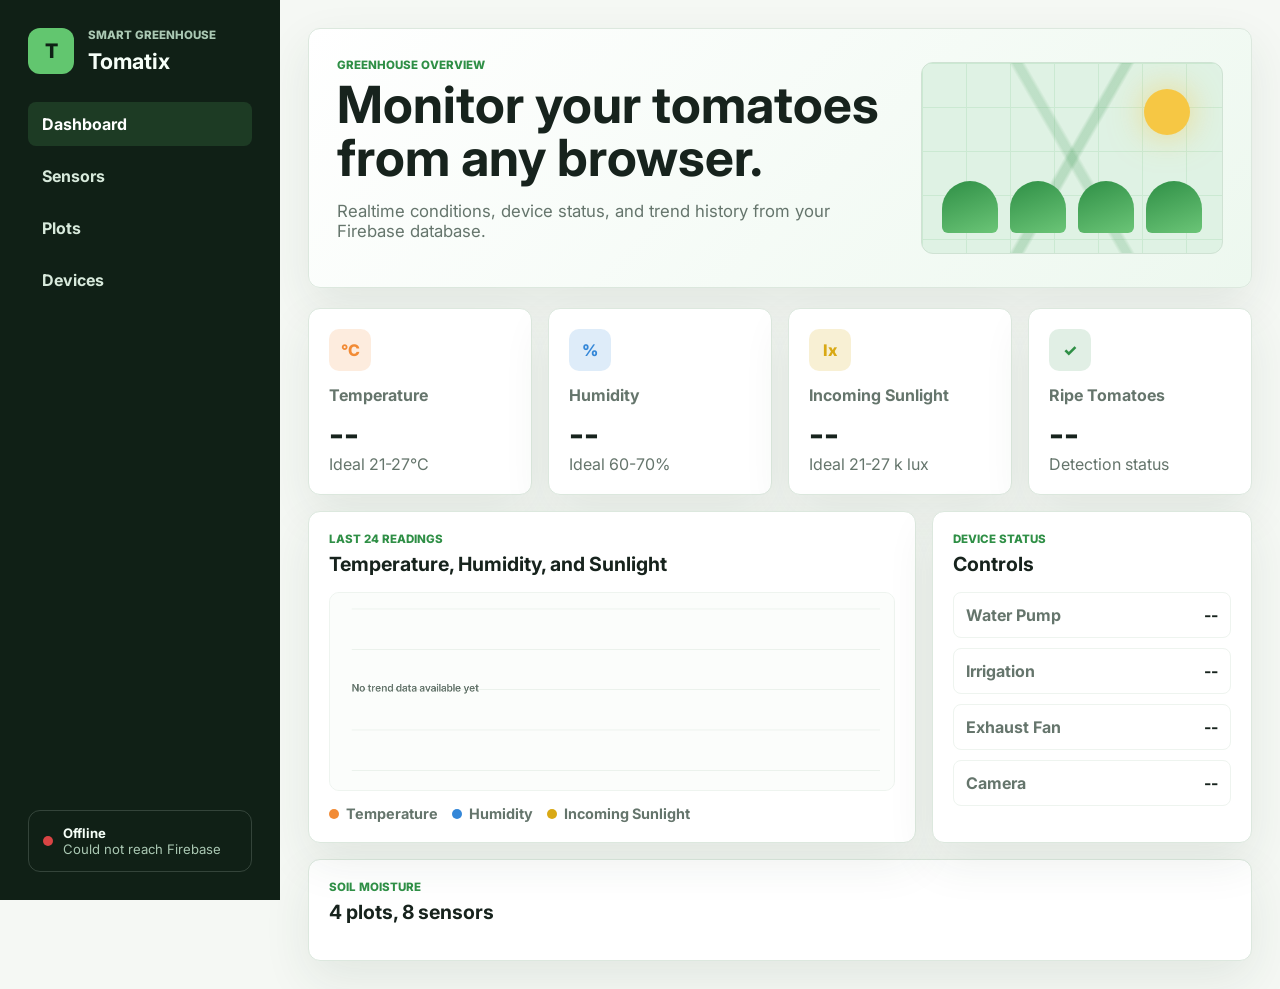
==== index.html @ d4b9c33f "Fix Vercel root route" ====
<!doctype html>
<html lang="en">
  <head>
    <meta charset="UTF-8" />
    <meta name="viewport" content="width=device-width, initial-scale=1.0" />
    <title>Tomatix Dashboard</title>
    <link rel="preconnect" href="https://fonts.googleapis.com" />
    <link rel="preconnect" href="https://fonts.gstatic.com" crossorigin />
    <link href="https://fonts.googleapis.com/css2?family=Inter:wght@400;500;600;700;800&display=swap" rel="stylesheet" />
    <link rel="stylesheet" href="/web/styles.css" />
  </head>
  <body>
    <div class="app-shell">
      <aside class="sidebar" aria-label="Tomatix navigation">
        <div class="brand">
          <div class="brand-mark">T</div>
          <div>
            <p class="eyebrow">Smart Greenhouse</p>
            <h1>Tomatix</h1>
          </div>
        </div>

        <nav class="nav-list" aria-label="Main">
          <a class="nav-item active" href="#dashboard">Dashboard</a>
          <a class="nav-item" href="#sensors">Sensors</a>
          <a class="nav-item" href="#plots">Plots</a>
          <a class="nav-item" href="#devices">Devices</a>
        </nav>

        <div class="sidebar-status">
          <span class="status-dot" id="connectionDot"></span>
          <div>
            <strong id="connectionLabel">Connecting</strong>
            <span id="lastUpdated">Waiting for Firebase</span>
          </div>
        </div>
      </aside>

      <main class="main" id="dashboard">
        <section class="hero-panel">
          <div>
            <p class="eyebrow">Greenhouse Overview</p>
            <h2>Monitor your tomatoes from any browser.</h2>
            <p class="hero-copy">Realtime conditions, device status, and trend history from your Firebase database.</p>
          </div>
          <div class="hero-visual" aria-hidden="true">
            <div class="greenhouse-frame">
              <div class="sun"></div>
              <div class="plant-row">
                <span></span><span></span><span></span><span></span>
              </div>
            </div>
          </div>
        </section>

        <section class="metric-grid" id="sensors" aria-label="Sensor readings">
          <article class="metric-card temperature">
            <div class="metric-icon">°C</div>
            <p>Temperature</p>
            <strong id="temperatureValue">--</strong>
            <span>Ideal 21-27°C</span>
          </article>
          <article class="metric-card humidity">
            <div class="metric-icon">%</div>
            <p>Humidity</p>
            <strong id="humidityValue">--</strong>
            <span>Ideal 60-70%</span>
          </article>
          <article class="metric-card sunlight">
            <div class="metric-icon">lx</div>
            <p>Incoming Sunlight</p>
            <strong id="lightValue">--</strong>
            <span>Ideal 21-27 k lux</span>
          </article>
          <article class="metric-card tomatoes">
            <div class="metric-icon">✓</div>
            <p>Ripe Tomatoes</p>
            <strong id="tomatoValue">--</strong>
            <span id="tomatoHint">Detection status</span>
          </article>
        </section>

        <section class="dashboard-grid">
          <article class="panel trend-panel">
            <div class="panel-heading">
              <div>
                <p class="eyebrow">Last 24 Readings</p>
                <h3>Temperature, Humidity, and Sunlight</h3>
              </div>
            </div>
            <canvas id="trendCanvas" width="1200" height="420" aria-label="Combined trend chart"></canvas>
            <div class="legend">
              <span><i class="legend-dot temp"></i>Temperature</span>
              <span><i class="legend-dot humid"></i>Humidity</span>
              <span><i class="legend-dot light"></i>Incoming Sunlight</span>
            </div>
          </article>

          <article class="panel devices-panel" id="devices">
            <div class="panel-heading">
              <div>
                <p class="eyebrow">Device Status</p>
                <h3>Controls</h3>
              </div>
            </div>
            <div class="device-list">
              <div class="device-row"><span>Water Pump</span><strong id="pumpStatus">--</strong></div>
              <div class="device-row"><span>Irrigation</span><strong id="irrigationStatus">--</strong></div>
              <div class="device-row"><span>Exhaust Fan</span><strong id="fanStatus">--</strong></div>
              <div class="device-row"><span>Camera</span><strong id="cameraStatus">--</strong></div>
            </div>
          </article>
        </section>

        <section class="panel" id="plots">
          <div class="panel-heading">
            <div>
              <p class="eyebrow">Soil Moisture</p>
              <h3>4 plots, 8 sensors</h3>
            </div>
          </div>
          <div class="plot-grid" id="plotGrid"></div>
        </section>
      </main>
    </div>

    <script src="/web/app.js"></script>
  </body>
</html>
---- web/styles.css ----
:root {
  --bg: #f5f8f4;
  --panel: #ffffff;
  --text: #17231d;
  --muted: #65756c;
  --line: #dce8de;
  --green: #2f8f46;
  --green-soft: #e7f5e9;
  --orange: #f28b35;
  --blue: #3487d8;
  --yellow: #d9a915;
  --red: #d94444;
  --shadow: 0 18px 48px rgba(31, 62, 42, 0.09);
}

* {
  box-sizing: border-box;
}

body {
  margin: 0;
  min-height: 100vh;
  background: var(--bg);
  color: var(--text);
  font-family: Inter, system-ui, -apple-system, BlinkMacSystemFont, "Segoe UI", sans-serif;
}

.app-shell {
  display: grid;
  grid-template-columns: 280px minmax(0, 1fr);
  min-height: 100vh;
}

.sidebar {
  position: sticky;
  top: 0;
  height: 100vh;
  display: flex;
  flex-direction: column;
  gap: 28px;
  padding: 28px;
  background: #102016;
  color: #f6fff8;
}

.brand {
  display: flex;
  gap: 14px;
  align-items: center;
}

.brand-mark {
  display: grid;
  width: 46px;
  height: 46px;
  place-items: center;
  border-radius: 12px;
  background: #62c66f;
  color: #0f2015;
  font-weight: 800;
  font-size: 1.25rem;
}

.eyebrow {
  margin: 0 0 6px;
  color: var(--green);
  font-size: 0.72rem;
  font-weight: 800;
  letter-spacing: 0;
  text-transform: uppercase;
}

.brand .eyebrow,
.sidebar-status span {
  color: #aac8b3;
}

.brand h1,
.hero-panel h2,
.panel h3 {
  margin: 0;
}

.brand h1 {
  font-size: 1.35rem;
}

.nav-list {
  display: grid;
  gap: 8px;
}

.nav-item {
  display: block;
  padding: 12px 14px;
  border-radius: 8px;
  color: #d8eadc;
  font-weight: 700;
  text-decoration: none;
}

.nav-item.active,
.nav-item:hover {
  background: rgba(98, 198, 111, 0.16);
  color: #ffffff;
}

.sidebar-status {
  display: flex;
  gap: 10px;
  align-items: center;
  margin-top: auto;
  padding: 14px;
  border: 1px solid rgba(216, 234, 220, 0.18);
  border-radius: 12px;
}

.sidebar-status strong,
.sidebar-status span {
  display: block;
  font-size: 0.82rem;
}

.status-dot {
  width: 10px;
  height: 10px;
  border-radius: 999px;
  background: var(--yellow);
}

.status-dot.online {
  background: #62c66f;
}

.status-dot.offline {
  background: var(--red);
}

.main {
  width: min(1480px, 100%);
  margin: 0 auto;
  padding: 28px;
}

.hero-panel {
  display: grid;
  grid-template-columns: minmax(0, 1.3fr) minmax(280px, 0.7fr);
  gap: 24px;
  align-items: center;
  min-height: 260px;
  margin-bottom: 20px;
  padding: 28px;
  border: 1px solid var(--line);
  border-radius: 12px;
  background: linear-gradient(135deg, #ffffff 0%, #edf8ef 100%);
  box-shadow: var(--shadow);
}

.hero-panel h2 {
  max-width: 720px;
  font-size: clamp(2rem, 4vw, 4.2rem);
  line-height: 1.04;
}

.hero-copy {
  max-width: 680px;
  color: var(--muted);
  font-size: 1.05rem;
}

.hero-visual {
  min-height: 190px;
  border: 1px solid #cfe2d3;
  border-radius: 12px;
  background: #dff2e4;
  overflow: hidden;
}

.greenhouse-frame {
  position: relative;
  width: 100%;
  height: 100%;
  min-height: 190px;
  background:
    linear-gradient(120deg, transparent 48%, rgba(47, 143, 70, 0.22) 49% 51%, transparent 52%),
    linear-gradient(60deg, transparent 48%, rgba(47, 143, 70, 0.18) 49% 51%, transparent 52%),
    linear-gradient(#cbe9d2 1px, transparent 1px),
    linear-gradient(90deg, #cbe9d2 1px, transparent 1px);
  background-size: 100% 100%, 100% 100%, 44px 44px, 44px 44px;
}

.sun {
  position: absolute;
  top: 26px;
  right: 32px;
  width: 46px;
  height: 46px;
  border-radius: 999px;
  background: #f6c744;
  box-shadow: 0 0 34px rgba(246, 199, 68, 0.6);
}

.plant-row {
  position: absolute;
  right: 20px;
  bottom: 20px;
  left: 20px;
  display: grid;
  grid-template-columns: repeat(4, 1fr);
  gap: 12px;
  align-items: end;
}

.plant-row span {
  height: 52px;
  border-radius: 28px 28px 6px 6px;
  background: linear-gradient(160deg, #2f8f46 0%, #6bc577 100%);
}

.metric-grid,
.dashboard-grid,
.plot-grid {
  display: grid;
  gap: 16px;
}

.metric-grid {
  grid-template-columns: repeat(4, minmax(0, 1fr));
  margin-bottom: 16px;
}

.metric-card,
.panel {
  border: 1px solid var(--line);
  border-radius: 12px;
  background: var(--panel);
  box-shadow: var(--shadow);
}

.metric-card {
  min-height: 170px;
  padding: 20px;
}

.metric-card p,
.metric-card span {
  color: var(--muted);
}

.metric-card p {
  margin: 14px 0 8px;
  font-weight: 700;
}

.metric-card strong {
  display: block;
  font-size: 2.1rem;
}

.metric-icon {
  display: grid;
  width: 42px;
  height: 42px;
  place-items: center;
  border-radius: 10px;
  font-weight: 800;
}

.temperature .metric-icon {
  background: rgba(242, 139, 53, 0.16);
  color: var(--orange);
}

.humidity .metric-icon {
  background: rgba(52, 135, 216, 0.16);
  color: var(--blue);
}

.sunlight .metric-icon {
  background: rgba(217, 169, 21, 0.18);
  color: var(--yellow);
}

.tomatoes .metric-icon {
  background: rgba(47, 143, 70, 0.14);
  color: var(--green);
}

.dashboard-grid {
  grid-template-columns: minmax(0, 1.7fr) minmax(320px, 0.7fr);
  margin-bottom: 16px;
}

.panel {
  padding: 20px;
}

.panel-heading {
  display: flex;
  justify-content: space-between;
  gap: 16px;
  align-items: start;
  margin-bottom: 16px;
}

.panel h3 {
  font-size: 1.22rem;
}

canvas {
  display: block;
  width: 100%;
  height: auto;
  border: 1px solid #eef4ef;
  border-radius: 10px;
  background: #fbfdfb;
}

.legend {
  display: flex;
  flex-wrap: wrap;
  gap: 14px;
  margin-top: 14px;
  color: var(--muted);
  font-size: 0.9rem;
  font-weight: 700;
}

.legend span {
  display: inline-flex;
  gap: 7px;
  align-items: center;
}

.legend-dot {
  width: 10px;
  height: 10px;
  border-radius: 999px;
}

.legend-dot.temp {
  background: var(--orange);
}

.legend-dot.humid {
  background: var(--blue);
}

.legend-dot.light {
  background: var(--yellow);
}

.device-list {
  display: grid;
  gap: 10px;
}

.device-row,
.sensor-row {
  display: flex;
  justify-content: space-between;
  gap: 12px;
  align-items: center;
  padding: 12px;
  border: 1px solid #eef4ef;
  border-radius: 8px;
}

.device-row span,
.sensor-row span {
  color: var(--muted);
  font-weight: 700;
}

.device-row strong.on {
  color: var(--green);
}

.device-row strong.off {
  color: var(--red);
}

.plot-grid {
  grid-template-columns: repeat(4, minmax(0, 1fr));
}

.plot-card {
  padding: 14px;
  border: 1px solid #d9ecd9;
  border-radius: 10px;
  background: #f7fcf7;
}

.plot-card h4 {
  margin: 0 0 10px;
}

@media (max-width: 1120px) {
  .app-shell {
    grid-template-columns: 1fr;
  }

  .sidebar {
    position: static;
    height: auto;
    flex-direction: row;
    flex-wrap: wrap;
    align-items: center;
  }

  .nav-list {
    grid-template-columns: repeat(4, auto);
  }

  .sidebar-status {
    margin-left: auto;
    margin-top: 0;
  }

  .hero-panel,
  .dashboard-grid {
    grid-template-columns: 1fr;
  }

  .metric-grid,
  .plot-grid {
    grid-template-columns: repeat(2, minmax(0, 1fr));
  }
}

@media (max-width: 720px) {
  .main,
  .sidebar {
    padding: 18px;
  }

  .sidebar {
    gap: 16px;
  }

  .nav-list {
    width: 100%;
    grid-template-columns: repeat(2, 1fr);
  }

  .sidebar-status {
    width: 100%;
    margin-left: 0;
  }

  .metric-grid,
  .plot-grid {
    grid-template-columns: 1fr;
  }

  .hero-panel {
    padding: 20px;
  }

  .metric-card {
    min-height: 140px;
  }
}
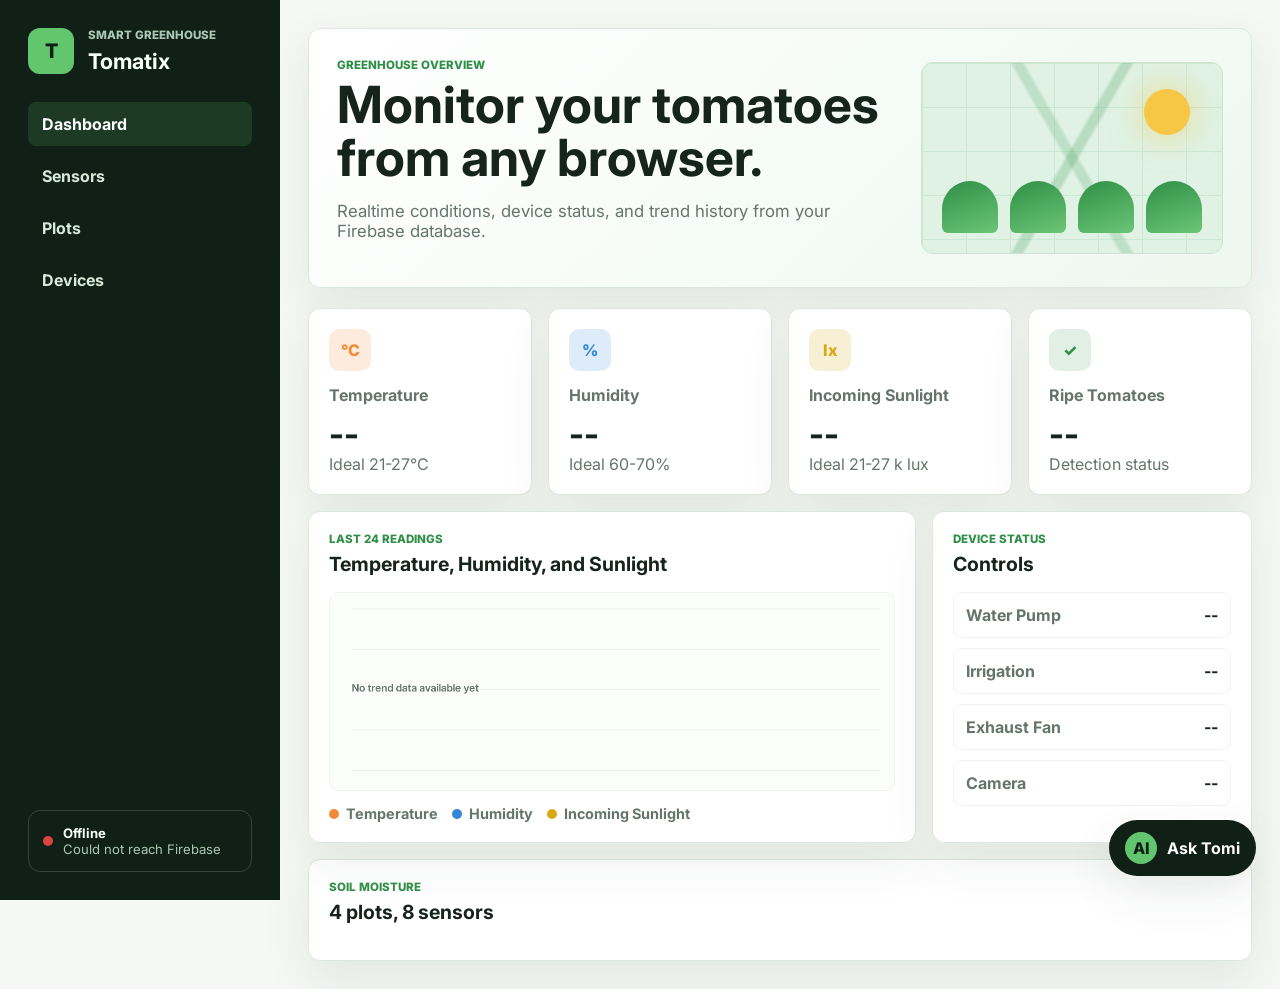
==== commit 6408959d: "Add web AI assistant" ====
--- a/index.html
+++ b/index.html
@@ -122,6 +122,31 @@
           <div class="plot-grid" id="plotGrid"></div>
         </section>
       </main>
+
+      <section class="chat-shell" id="chatShell" aria-label="Tomi AI assistant">
+        <button class="chat-toggle" id="chatToggle" type="button" aria-expanded="false">
+          <span>AI</span>
+          <strong>Ask Tomi</strong>
+        </button>
+        <div class="chat-panel" id="chatPanel" aria-live="polite">
+          <div class="chat-header">
+            <div>
+              <p class="eyebrow">AI Assistant</p>
+              <h3>Tomi</h3>
+            </div>
+            <button class="chat-close" id="chatClose" type="button" aria-label="Close chat">×</button>
+          </div>
+          <div class="chat-messages" id="chatMessages">
+            <div class="chat-message bot">
+              Ask me about your greenhouse conditions, tomato readiness, soil moisture, or what to check next.
+            </div>
+          </div>
+          <form class="chat-form" id="chatForm">
+            <input id="chatInput" type="text" autocomplete="off" placeholder="Ask about your tomatoes..." />
+            <button type="submit">Send</button>
+          </form>
+        </div>
+      </section>
     </div>
 
     <script src="/web/app.js"></script>
--- a/web/styles.css
+++ b/web/styles.css
@@ -395,6 +395,138 @@
   margin: 0 0 10px;
 }
 
+.chat-shell {
+  position: fixed;
+  right: 24px;
+  bottom: 24px;
+  z-index: 20;
+}
+
+.chat-toggle {
+  display: inline-flex;
+  gap: 10px;
+  align-items: center;
+  padding: 12px 16px;
+  border: 0;
+  border-radius: 999px;
+  background: #102016;
+  color: #ffffff;
+  box-shadow: var(--shadow);
+  cursor: pointer;
+  font: inherit;
+}
+
+.chat-toggle span {
+  display: grid;
+  width: 32px;
+  height: 32px;
+  place-items: center;
+  border-radius: 999px;
+  background: #62c66f;
+  color: #102016;
+  font-weight: 800;
+}
+
+.chat-panel {
+  position: absolute;
+  right: 0;
+  bottom: 66px;
+  display: none;
+  width: min(420px, calc(100vw - 32px));
+  overflow: hidden;
+  border: 1px solid var(--line);
+  border-radius: 12px;
+  background: #ffffff;
+  box-shadow: var(--shadow);
+}
+
+.chat-panel.open {
+  display: block;
+}
+
+.chat-header {
+  display: flex;
+  align-items: center;
+  justify-content: space-between;
+  gap: 14px;
+  padding: 16px;
+  border-bottom: 1px solid var(--line);
+}
+
+.chat-header h3 {
+  margin: 0;
+}
+
+.chat-close {
+  width: 34px;
+  height: 34px;
+  border: 0;
+  border-radius: 999px;
+  background: var(--green-soft);
+  color: var(--green);
+  cursor: pointer;
+  font-size: 1.4rem;
+  line-height: 1;
+}
+
+.chat-messages {
+  display: grid;
+  max-height: 360px;
+  gap: 10px;
+  padding: 16px;
+  overflow-y: auto;
+  background: #fbfdfb;
+}
+
+.chat-message {
+  width: fit-content;
+  max-width: 88%;
+  padding: 10px 12px;
+  border-radius: 12px;
+  color: var(--text);
+  line-height: 1.45;
+  font-size: 0.93rem;
+}
+
+.chat-message.bot {
+  background: #edf8ef;
+  border-bottom-left-radius: 4px;
+}
+
+.chat-message.user {
+  justify-self: end;
+  background: #102016;
+  color: #ffffff;
+  border-bottom-right-radius: 4px;
+}
+
+.chat-form {
+  display: grid;
+  grid-template-columns: minmax(0, 1fr) auto;
+  gap: 8px;
+  padding: 12px;
+  border-top: 1px solid var(--line);
+}
+
+.chat-form input {
+  min-width: 0;
+  padding: 12px;
+  border: 1px solid var(--line);
+  border-radius: 8px;
+  font: inherit;
+}
+
+.chat-form button {
+  border: 0;
+  border-radius: 8px;
+  padding: 0 16px;
+  background: var(--green);
+  color: #ffffff;
+  font: inherit;
+  font-weight: 800;
+  cursor: pointer;
+}
+
 @media (max-width: 1120px) {
   .app-shell {
     grid-template-columns: 1fr;
@@ -460,4 +592,9 @@
   .metric-card {
     min-height: 140px;
   }
-}
+
+  .chat-shell {
+    right: 16px;
+    bottom: 16px;
+  }
+}
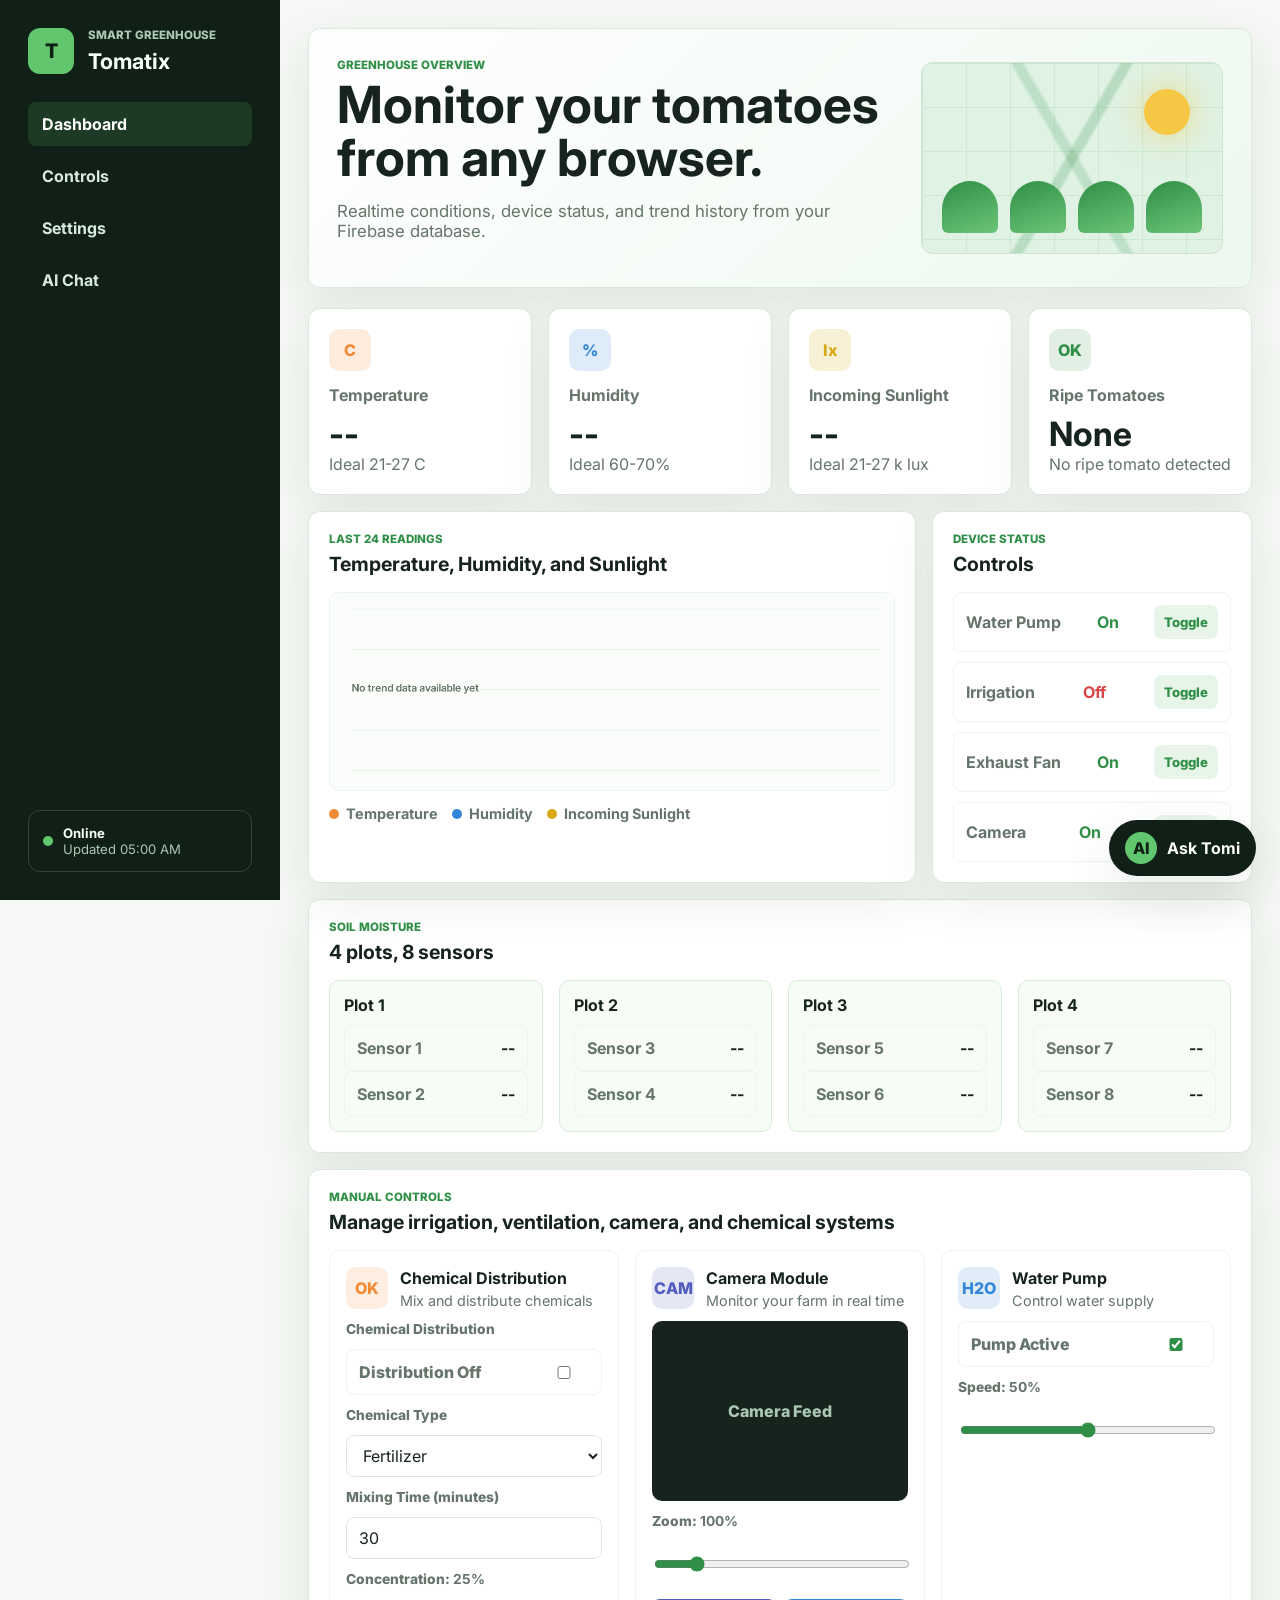
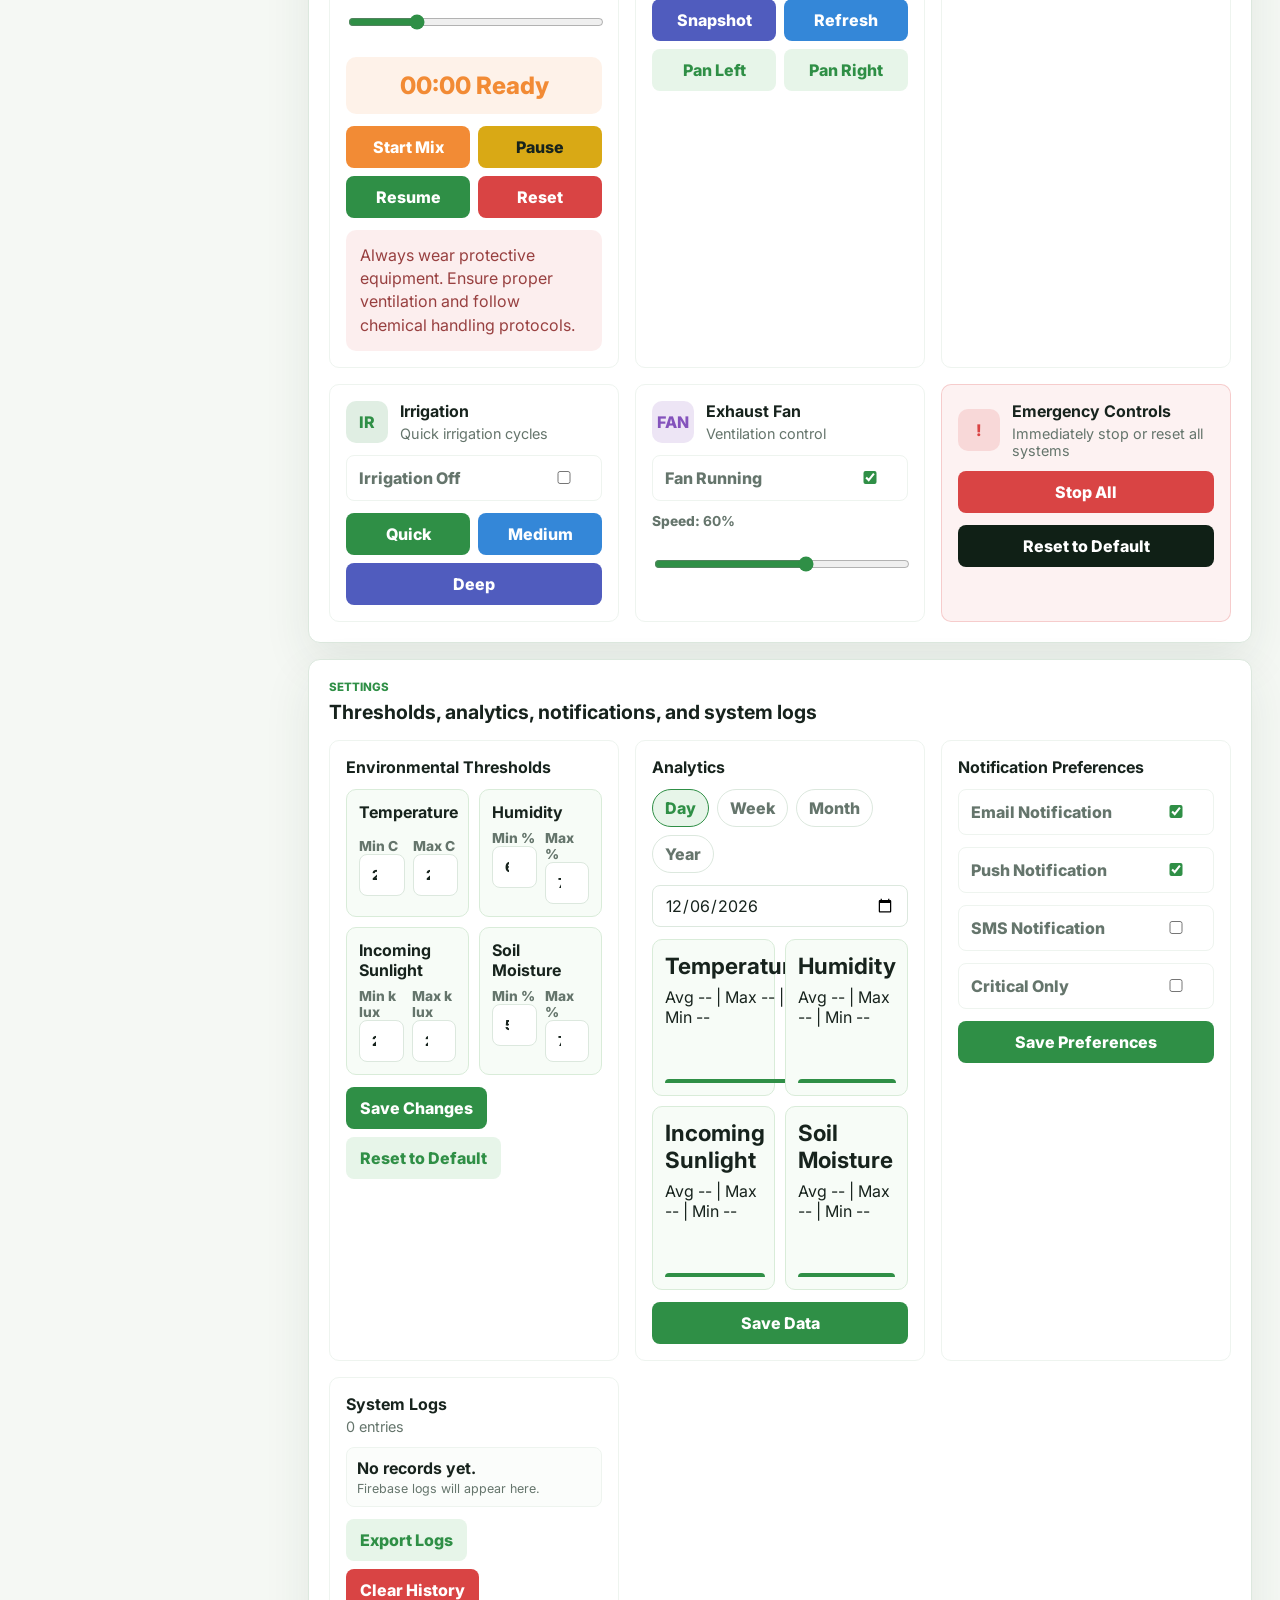
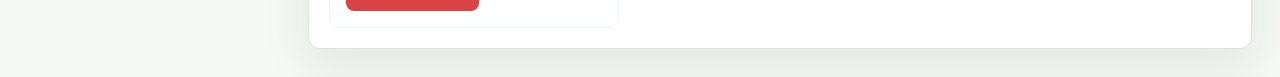
==== commit 2fc32c9e: "Bring web dashboard to mobile feature parity" ====
--- a/index.html
+++ b/index.html
@@ -22,9 +22,9 @@
 
         <nav class="nav-list" aria-label="Main">
           <a class="nav-item active" href="#dashboard">Dashboard</a>
-          <a class="nav-item" href="#sensors">Sensors</a>
-          <a class="nav-item" href="#plots">Plots</a>
-          <a class="nav-item" href="#devices">Devices</a>
+          <a class="nav-item" href="#controls">Controls</a>
+          <a class="nav-item" href="#settings">Settings</a>
+          <a class="nav-item" href="#assistant">AI Chat</a>
         </nav>
 
         <div class="sidebar-status">
@@ -55,10 +55,10 @@
 
         <section class="metric-grid" id="sensors" aria-label="Sensor readings">
           <article class="metric-card temperature">
-            <div class="metric-icon">°C</div>
+            <div class="metric-icon">C</div>
             <p>Temperature</p>
             <strong id="temperatureValue">--</strong>
-            <span>Ideal 21-27°C</span>
+            <span>Ideal 21-27 C</span>
           </article>
           <article class="metric-card humidity">
             <div class="metric-icon">%</div>
@@ -73,7 +73,7 @@
             <span>Ideal 21-27 k lux</span>
           </article>
           <article class="metric-card tomatoes">
-            <div class="metric-icon">✓</div>
+            <div class="metric-icon">OK</div>
             <p>Ripe Tomatoes</p>
             <strong id="tomatoValue">--</strong>
             <span id="tomatoHint">Detection status</span>
@@ -104,10 +104,10 @@
               </div>
             </div>
             <div class="device-list">
-              <div class="device-row"><span>Water Pump</span><strong id="pumpStatus">--</strong></div>
-              <div class="device-row"><span>Irrigation</span><strong id="irrigationStatus">--</strong></div>
-              <div class="device-row"><span>Exhaust Fan</span><strong id="fanStatus">--</strong></div>
-              <div class="device-row"><span>Camera</span><strong id="cameraStatus">--</strong></div>
+              <div class="device-row"><span>Water Pump</span><strong id="pumpStatus">--</strong><button type="button" data-quick-toggle="pumpStatus">Toggle</button></div>
+              <div class="device-row"><span>Irrigation</span><strong id="irrigationStatus">--</strong><button type="button" data-quick-toggle="irrigationStatus">Toggle</button></div>
+              <div class="device-row"><span>Exhaust Fan</span><strong id="fanStatus">--</strong><button type="button" data-quick-toggle="fanStatus">Toggle</button></div>
+              <div class="device-row"><span>Camera</span><strong id="cameraStatus">--</strong><button type="button" data-quick-toggle="cameraStatus">Toggle</button></div>
             </div>
           </article>
         </section>
@@ -121,9 +121,192 @@
           </div>
           <div class="plot-grid" id="plotGrid"></div>
         </section>
+
+        <section class="panel section-panel" id="controls">
+          <div class="panel-heading">
+            <div>
+              <p class="eyebrow">Manual Controls</p>
+              <h3>Manage irrigation, ventilation, camera, and chemical systems</h3>
+            </div>
+          </div>
+
+          <div class="control-grid">
+            <article class="control-card chemical-card">
+              <div class="control-card-heading">
+                <span class="control-icon orange">OK</span>
+                <div>
+                  <h4>Chemical Distribution</h4>
+                  <p>Mix and distribute chemicals</p>
+                </div>
+              </div>
+              <label class="field-label" for="chemicalDistributionToggle">Chemical Distribution</label>
+              <label class="switch-row">
+                <span id="chemicalDistributionText">Distribution Off</span>
+                <input id="chemicalDistributionToggle" type="checkbox" data-device-toggle="chemicalDistributionStatus" />
+              </label>
+              <label class="field-label" for="chemicalType">Chemical Type</label>
+              <select id="chemicalType">
+                <option>Fertilizer</option>
+                <option>Pesticide</option>
+                <option>Herbicide</option>
+                <option>Fungicide</option>
+              </select>
+              <label class="field-label" for="mixingTime">Mixing Time (minutes)</label>
+              <input id="mixingTime" type="number" min="1" value="30" />
+              <label class="field-label" for="concentration">Concentration: <strong id="concentrationValue">25%</strong></label>
+              <input id="concentration" type="range" min="0" max="100" value="25" />
+              <div class="timer-card" id="mixingTimer">00:00 Ready</div>
+              <div class="button-grid">
+                <button class="action-button orange" type="button" data-mix-action="start">Start Mix</button>
+                <button class="action-button yellow" type="button" data-mix-action="pause">Pause</button>
+                <button class="action-button green" type="button" data-mix-action="resume">Resume</button>
+                <button class="action-button red" type="button" data-mix-action="reset">Reset</button>
+              </div>
+              <div class="safety-note">Always wear protective equipment. Ensure proper ventilation and follow chemical handling protocols.</div>
+            </article>
+
+            <article class="control-card">
+              <div class="control-card-heading">
+                <span class="control-icon indigo">CAM</span>
+                <div>
+                  <h4>Camera Module</h4>
+                  <p>Monitor your farm in real time</p>
+                </div>
+              </div>
+              <div class="camera-feed">Camera Feed</div>
+              <label class="field-label" for="cameraZoom">Zoom: <strong id="cameraZoomValue">100%</strong></label>
+              <input id="cameraZoom" type="range" min="50" max="400" value="100" />
+              <div class="button-grid">
+                <button class="action-button indigo" type="button" data-log-action="Camera snapshot requested">Snapshot</button>
+                <button class="action-button blue" type="button" data-log-action="Camera feed refreshed">Refresh</button>
+                <button class="action-button soft" type="button" data-log-action="Camera moved left">Pan Left</button>
+                <button class="action-button soft" type="button" data-log-action="Camera moved right">Pan Right</button>
+              </div>
+            </article>
+
+            <article class="control-card">
+              <div class="control-card-heading">
+                <span class="control-icon blue">H2O</span>
+                <div>
+                  <h4>Water Pump</h4>
+                  <p>Control water supply</p>
+                </div>
+              </div>
+              <label class="switch-row">
+                <span id="pumpControlText">Pump Off</span>
+                <input id="pumpControl" type="checkbox" data-device-toggle="pumpStatus" />
+              </label>
+              <label class="field-label" for="pumpSpeed">Speed: <strong id="pumpSpeedValue">50%</strong></label>
+              <input id="pumpSpeed" type="range" min="0" max="100" value="50" />
+            </article>
+
+            <article class="control-card">
+              <div class="control-card-heading">
+                <span class="control-icon green">IR</span>
+                <div>
+                  <h4>Irrigation</h4>
+                  <p>Quick irrigation cycles</p>
+                </div>
+              </div>
+              <label class="switch-row">
+                <span id="irrigationControlText">Irrigation Off</span>
+                <input id="irrigationControl" type="checkbox" data-device-toggle="irrigationStatus" />
+              </label>
+              <div class="button-grid">
+                <button class="action-button green" type="button" data-cycle="quick">Quick</button>
+                <button class="action-button blue" type="button" data-cycle="medium">Medium</button>
+                <button class="action-button indigo" type="button" data-cycle="deep">Deep</button>
+              </div>
+            </article>
+
+            <article class="control-card">
+              <div class="control-card-heading">
+                <span class="control-icon purple">FAN</span>
+                <div>
+                  <h4>Exhaust Fan</h4>
+                  <p>Ventilation control</p>
+                </div>
+              </div>
+              <label class="switch-row">
+                <span id="fanControlText">Fan Off</span>
+                <input id="fanControl" type="checkbox" data-device-toggle="fanStatus" />
+              </label>
+              <label class="field-label" for="fanSpeed">Speed: <strong id="fanSpeedValue">60%</strong></label>
+              <input id="fanSpeed" type="range" min="0" max="100" value="60" />
+            </article>
+
+            <article class="control-card emergency-card">
+              <div class="control-card-heading">
+                <span class="control-icon red">!</span>
+                <div>
+                  <h4>Emergency Controls</h4>
+                  <p>Immediately stop or reset all systems</p>
+                </div>
+              </div>
+              <button class="action-button red full" type="button" id="stopAll">Stop All</button>
+              <button class="action-button dark full" type="button" id="resetControls">Reset to Default</button>
+            </article>
+          </div>
+        </section>
+
+        <section class="panel section-panel" id="settings">
+          <div class="panel-heading">
+            <div>
+              <p class="eyebrow">Settings</p>
+              <h3>Thresholds, analytics, notifications, and system logs</h3>
+            </div>
+          </div>
+
+          <div class="settings-grid">
+            <article class="settings-card">
+              <h4>Environmental Thresholds</h4>
+              <div class="threshold-grid" id="thresholdGrid"></div>
+              <div class="button-row">
+                <button class="action-button green" type="button" id="saveThresholds">Save Changes</button>
+                <button class="action-button soft" type="button" id="resetThresholds">Reset to Default</button>
+              </div>
+            </article>
+
+            <article class="settings-card">
+              <h4>Analytics</h4>
+              <div class="range-tabs" id="analyticsRanges">
+                <button class="active" type="button" data-range="day">Day</button>
+                <button type="button" data-range="week">Week</button>
+                <button type="button" data-range="month">Month</button>
+                <button type="button" data-range="year">Year</button>
+              </div>
+              <input id="analyticsDate" type="date" />
+              <div class="analytics-grid" id="analyticsGrid"></div>
+              <button class="action-button green full" type="button" id="saveData">Save Data</button>
+            </article>
+
+            <article class="settings-card">
+              <h4>Notification Preferences</h4>
+              <label class="switch-row"><span>Email Notification</span><input type="checkbox" id="notifyEmail" /></label>
+              <label class="switch-row"><span>Push Notification</span><input type="checkbox" id="notifyPush" /></label>
+              <label class="switch-row"><span>SMS Notification</span><input type="checkbox" id="notifySms" /></label>
+              <label class="switch-row"><span>Critical Only</span><input type="checkbox" id="notifyCritical" /></label>
+              <button class="action-button green full" type="button" id="saveNotifications">Save Preferences</button>
+            </article>
+
+            <article class="settings-card logs-card">
+              <div class="panel-heading compact">
+                <div>
+                  <h4>System Logs</h4>
+                  <p id="logCount">0 entries</p>
+                </div>
+              </div>
+              <div class="logs-list" id="logsList"></div>
+              <div class="button-row">
+                <button class="action-button soft" type="button" id="exportLogs">Export Logs</button>
+                <button class="action-button red" type="button" id="clearLogs">Clear History</button>
+              </div>
+            </article>
+          </div>
+        </section>
       </main>
 
-      <section class="chat-shell" id="chatShell" aria-label="Tomi AI assistant">
+      <section class="chat-shell" id="assistant" aria-label="Tomi AI assistant">
         <button class="chat-toggle" id="chatToggle" type="button" aria-expanded="false">
           <span>AI</span>
           <strong>Ask Tomi</strong>
@@ -134,7 +317,7 @@
               <p class="eyebrow">AI Assistant</p>
               <h3>Tomi</h3>
             </div>
-            <button class="chat-close" id="chatClose" type="button" aria-label="Close chat">×</button>
+            <button class="chat-close" id="chatClose" type="button" aria-label="Close chat">x</button>
           </div>
           <div class="chat-messages" id="chatMessages">
             <div class="chat-message bot">
--- a/web/styles.css
+++ b/web/styles.css
@@ -380,6 +380,19 @@
   color: var(--red);
 }
 
+.device-row button {
+  min-height: 34px;
+  border: 0;
+  border-radius: 8px;
+  padding: 0 10px;
+  background: var(--green-soft);
+  color: var(--green);
+  cursor: pointer;
+  font: inherit;
+  font-size: 0.82rem;
+  font-weight: 800;
+}
+
 .plot-grid {
   grid-template-columns: repeat(4, minmax(0, 1fr));
 }
@@ -393,6 +406,317 @@
 
 .plot-card h4 {
   margin: 0 0 10px;
+}
+
+.section-panel {
+  margin-top: 16px;
+}
+
+.control-grid,
+.settings-grid {
+  display: grid;
+  grid-template-columns: repeat(3, minmax(0, 1fr));
+  gap: 16px;
+}
+
+.control-card,
+.settings-card {
+  display: grid;
+  align-content: start;
+  gap: 12px;
+  padding: 16px;
+  border: 1px solid #eef4ef;
+  border-radius: 10px;
+  background: #ffffff;
+}
+
+.control-card-heading {
+  display: flex;
+  gap: 12px;
+  align-items: center;
+}
+
+.control-card-heading h4,
+.settings-card h4 {
+  margin: 0;
+}
+
+.control-card-heading p,
+.settings-card p {
+  margin: 4px 0 0;
+  color: var(--muted);
+  font-size: 0.9rem;
+}
+
+.control-icon {
+  display: grid;
+  width: 42px;
+  height: 42px;
+  flex: 0 0 auto;
+  place-items: center;
+  border-radius: 10px;
+  font-weight: 800;
+}
+
+.control-icon.orange {
+  background: rgba(242, 139, 53, 0.15);
+  color: var(--orange);
+}
+
+.control-icon.indigo {
+  background: rgba(80, 92, 190, 0.15);
+  color: #505cbe;
+}
+
+.control-icon.blue {
+  background: rgba(52, 135, 216, 0.15);
+  color: var(--blue);
+}
+
+.control-icon.green {
+  background: rgba(47, 143, 70, 0.15);
+  color: var(--green);
+}
+
+.control-icon.purple {
+  background: rgba(132, 83, 188, 0.15);
+  color: #8453bc;
+}
+
+.control-icon.red {
+  background: rgba(217, 68, 68, 0.15);
+  color: var(--red);
+}
+
+.field-label {
+  display: block;
+  color: var(--muted);
+  font-size: 0.86rem;
+  font-weight: 800;
+}
+
+input,
+select {
+  width: 100%;
+  min-height: 42px;
+  border: 1px solid var(--line);
+  border-radius: 8px;
+  background: #ffffff;
+  color: var(--text);
+  font: inherit;
+}
+
+input[type="number"],
+input[type="date"],
+select {
+  padding: 0 12px;
+}
+
+input[type="range"] {
+  accent-color: var(--green);
+}
+
+.switch-row {
+  display: flex;
+  justify-content: space-between;
+  gap: 12px;
+  align-items: center;
+  min-height: 46px;
+  padding: 10px 12px;
+  border: 1px solid #eef4ef;
+  border-radius: 8px;
+  color: var(--muted);
+  font-weight: 800;
+}
+
+.switch-row input {
+  width: 44px;
+  min-height: auto;
+  accent-color: var(--green);
+}
+
+.timer-card,
+.safety-note,
+.camera-feed {
+  border-radius: 10px;
+  padding: 14px;
+}
+
+.timer-card {
+  background: rgba(242, 139, 53, 0.11);
+  color: var(--orange);
+  text-align: center;
+  font-size: 1.5rem;
+  font-weight: 800;
+}
+
+.safety-note {
+  background: rgba(217, 68, 68, 0.09);
+  color: #984040;
+  line-height: 1.45;
+}
+
+.camera-feed {
+  display: grid;
+  min-height: 180px;
+  place-items: center;
+  background: #17231d;
+  color: #aac8b3;
+  font-weight: 800;
+}
+
+.button-grid,
+.button-row {
+  display: flex;
+  flex-wrap: wrap;
+  gap: 8px;
+}
+
+.button-grid .action-button {
+  flex: 1 1 120px;
+}
+
+.action-button {
+  min-height: 42px;
+  border: 0;
+  border-radius: 8px;
+  padding: 0 14px;
+  color: #ffffff;
+  cursor: pointer;
+  font: inherit;
+  font-weight: 800;
+}
+
+.action-button.full {
+  width: 100%;
+}
+
+.action-button.green {
+  background: var(--green);
+}
+
+.action-button.orange {
+  background: var(--orange);
+}
+
+.action-button.yellow {
+  background: var(--yellow);
+  color: #17231d;
+}
+
+.action-button.blue {
+  background: var(--blue);
+}
+
+.action-button.indigo {
+  background: #505cbe;
+}
+
+.action-button.red {
+  background: var(--red);
+}
+
+.action-button.dark {
+  background: #102016;
+}
+
+.action-button.soft {
+  background: var(--green-soft);
+  color: var(--green);
+}
+
+.emergency-card {
+  background: rgba(217, 68, 68, 0.07);
+  border-color: rgba(217, 68, 68, 0.22);
+}
+
+.threshold-grid,
+.analytics-grid {
+  display: grid;
+  grid-template-columns: repeat(2, minmax(0, 1fr));
+  gap: 10px;
+}
+
+.threshold-box,
+.analytics-box {
+  display: grid;
+  gap: 8px;
+  padding: 12px;
+  border-radius: 10px;
+  background: #f7fcf7;
+  border: 1px solid #d9ecd9;
+}
+
+.threshold-inputs {
+  display: grid;
+  grid-template-columns: repeat(2, minmax(0, 1fr));
+  gap: 8px;
+}
+
+.analytics-box strong {
+  font-size: 1.4rem;
+}
+
+.mini-bars {
+  display: flex;
+  align-items: end;
+  gap: 3px;
+  height: 48px;
+}
+
+.mini-bars span {
+  flex: 1;
+  min-width: 4px;
+  border-radius: 4px 4px 0 0;
+  background: var(--green);
+}
+
+.range-tabs {
+  display: flex;
+  flex-wrap: wrap;
+  gap: 8px;
+}
+
+.range-tabs button {
+  border: 1px solid var(--line);
+  border-radius: 999px;
+  padding: 8px 12px;
+  background: #ffffff;
+  color: var(--muted);
+  cursor: pointer;
+  font: inherit;
+  font-weight: 800;
+}
+
+.range-tabs button.active {
+  border-color: var(--green);
+  background: var(--green-soft);
+  color: var(--green);
+}
+
+.logs-list {
+  display: grid;
+  max-height: 320px;
+  gap: 8px;
+  overflow: auto;
+}
+
+.log-entry {
+  display: grid;
+  gap: 3px;
+  padding: 10px;
+  border: 1px solid #eef4ef;
+  border-radius: 8px;
+  background: #fbfdfb;
+}
+
+.log-entry span {
+  color: var(--muted);
+  font-size: 0.78rem;
+}
+
+.panel-heading.compact {
+  margin-bottom: 0;
 }
 
 .chat-shell {
@@ -555,7 +879,9 @@
   }
 
   .metric-grid,
-  .plot-grid {
+  .plot-grid,
+  .control-grid,
+  .settings-grid {
     grid-template-columns: repeat(2, minmax(0, 1fr));
   }
 }
@@ -581,7 +907,11 @@
   }
 
   .metric-grid,
-  .plot-grid {
+  .plot-grid,
+  .control-grid,
+  .settings-grid,
+  .threshold-grid,
+  .analytics-grid {
     grid-template-columns: 1fr;
   }
 
